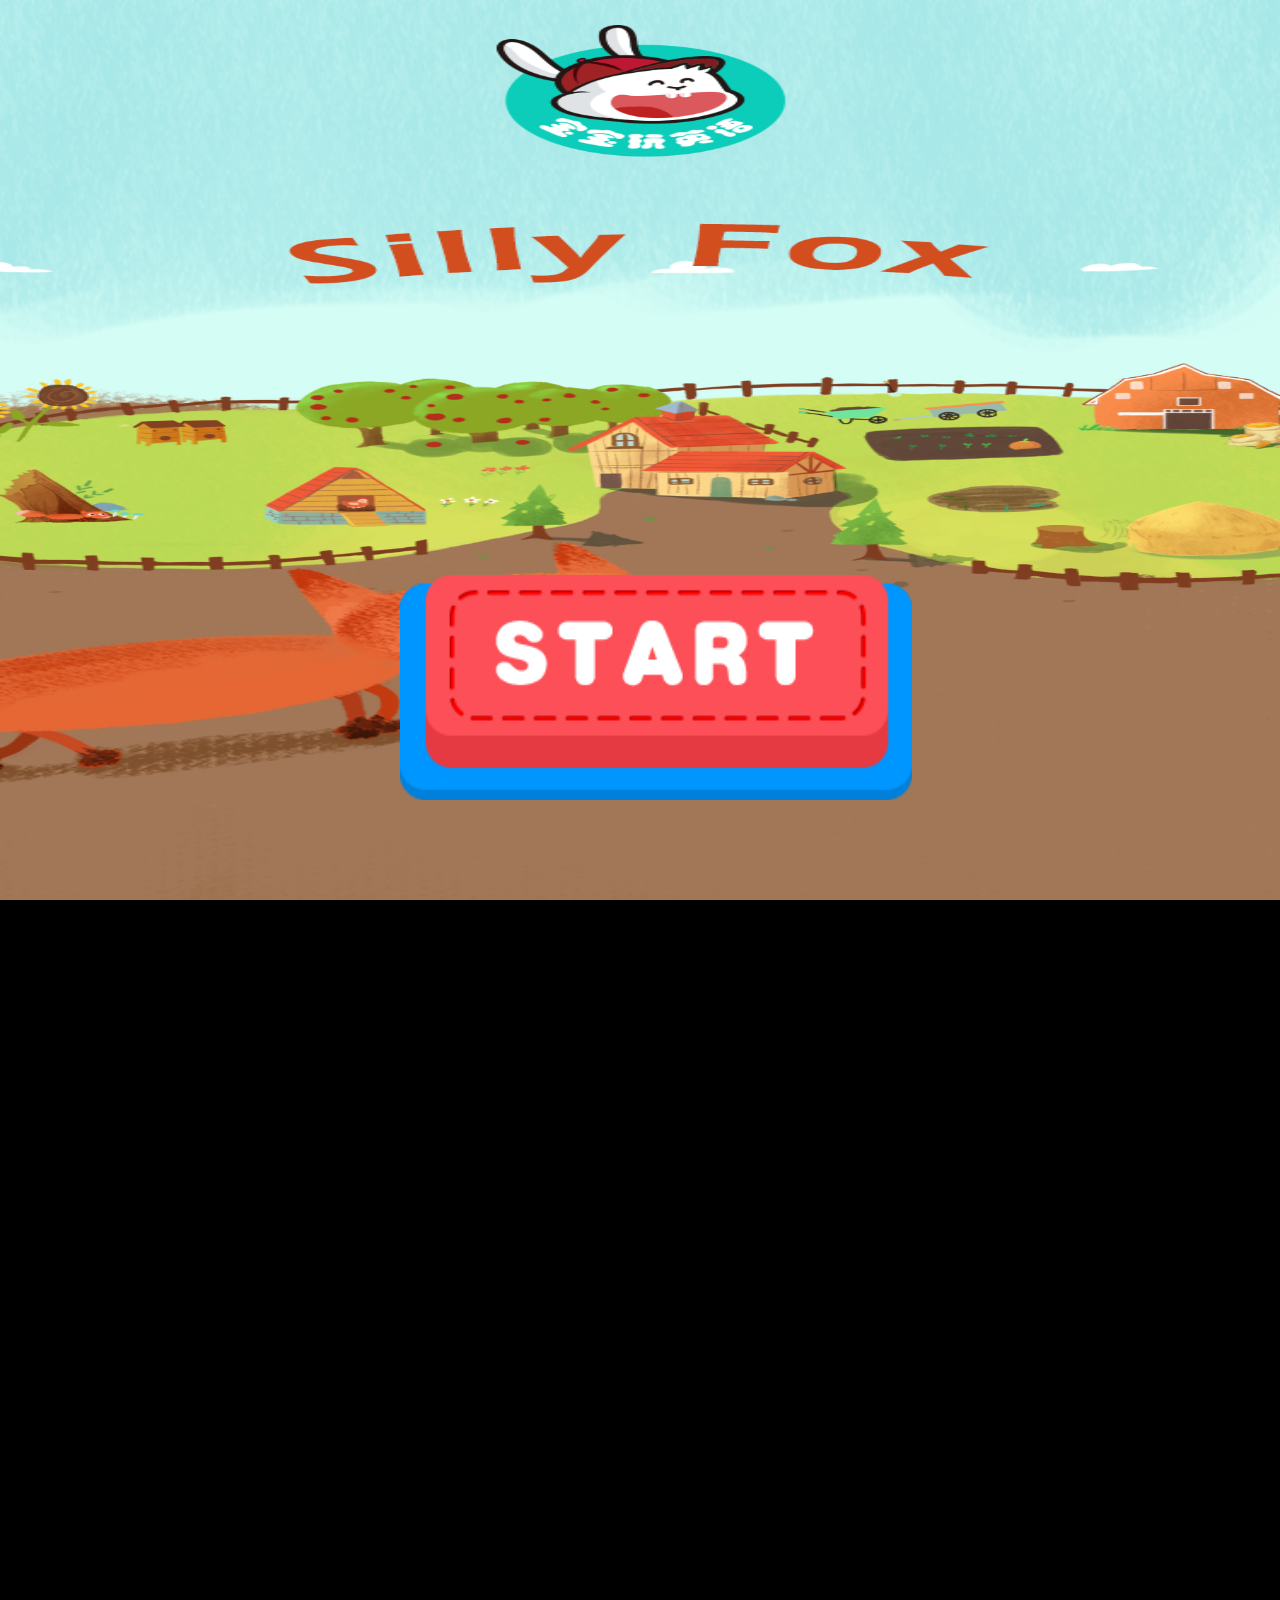
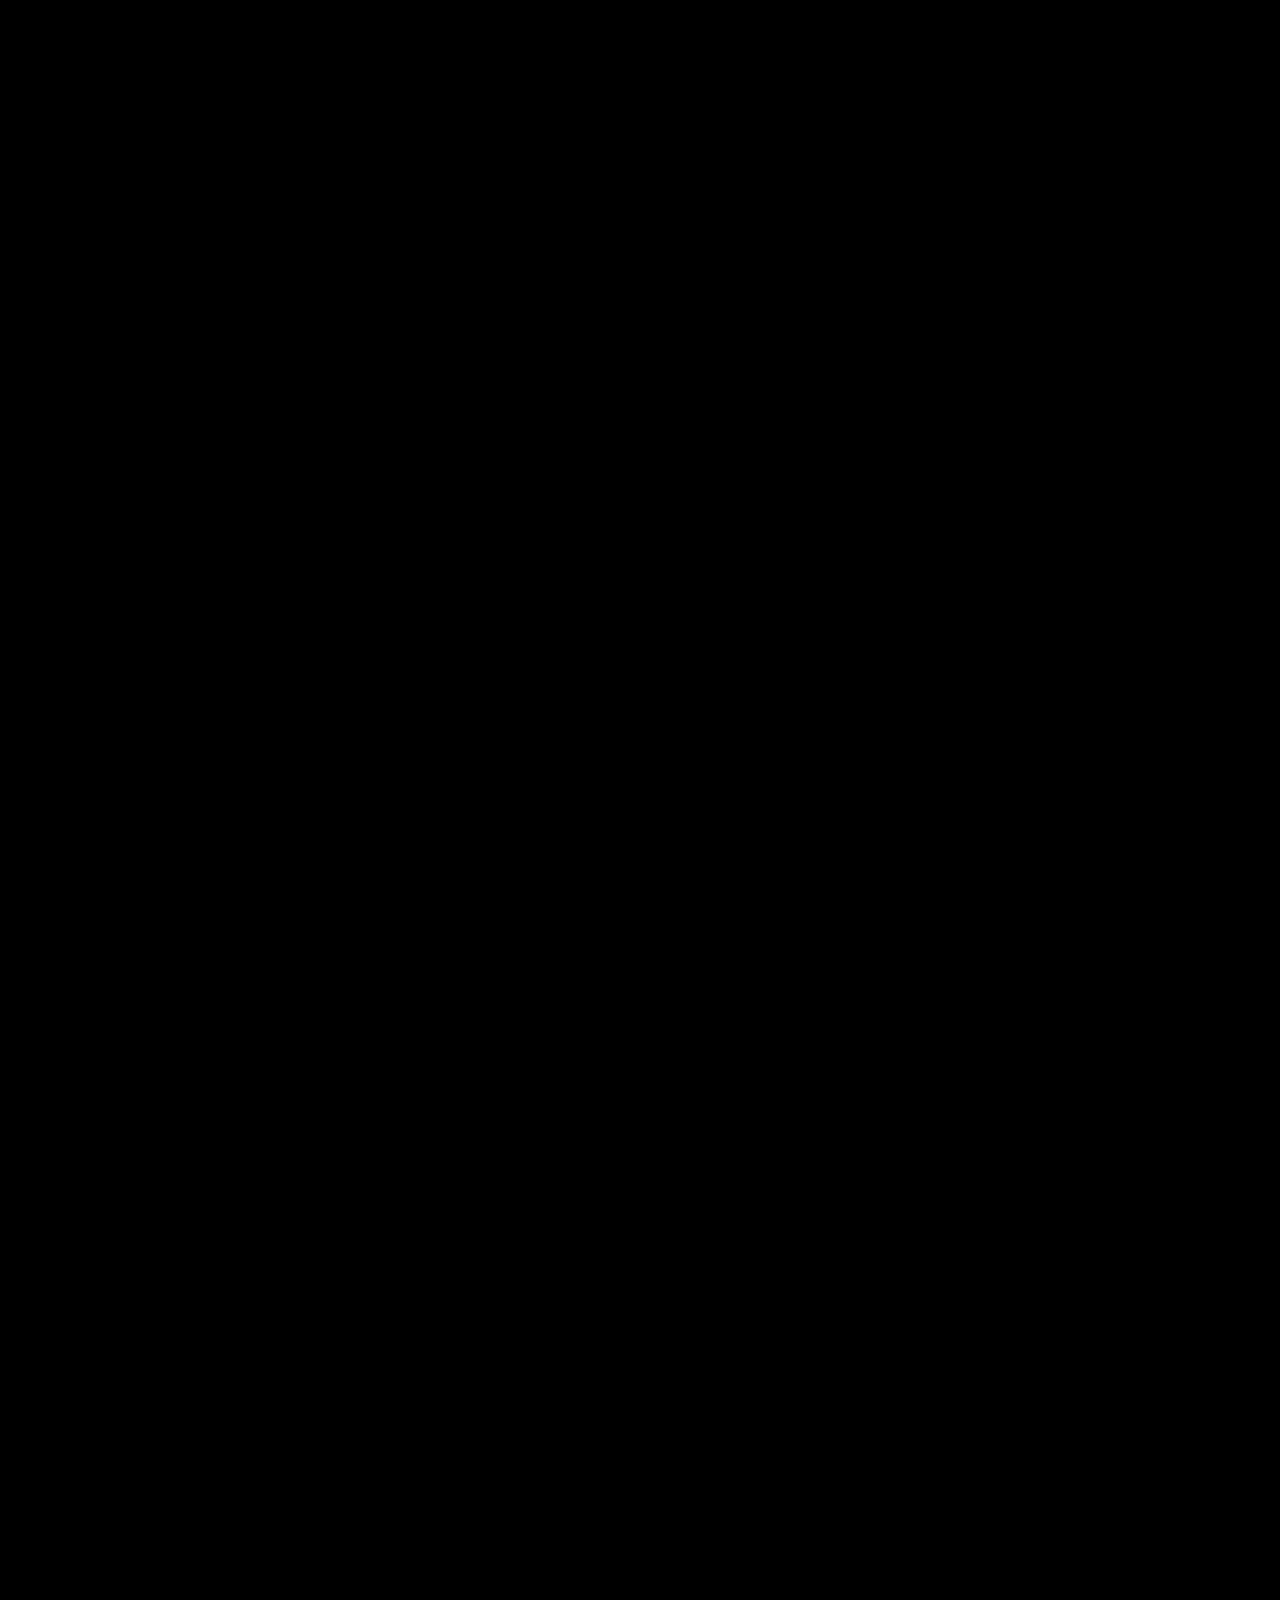
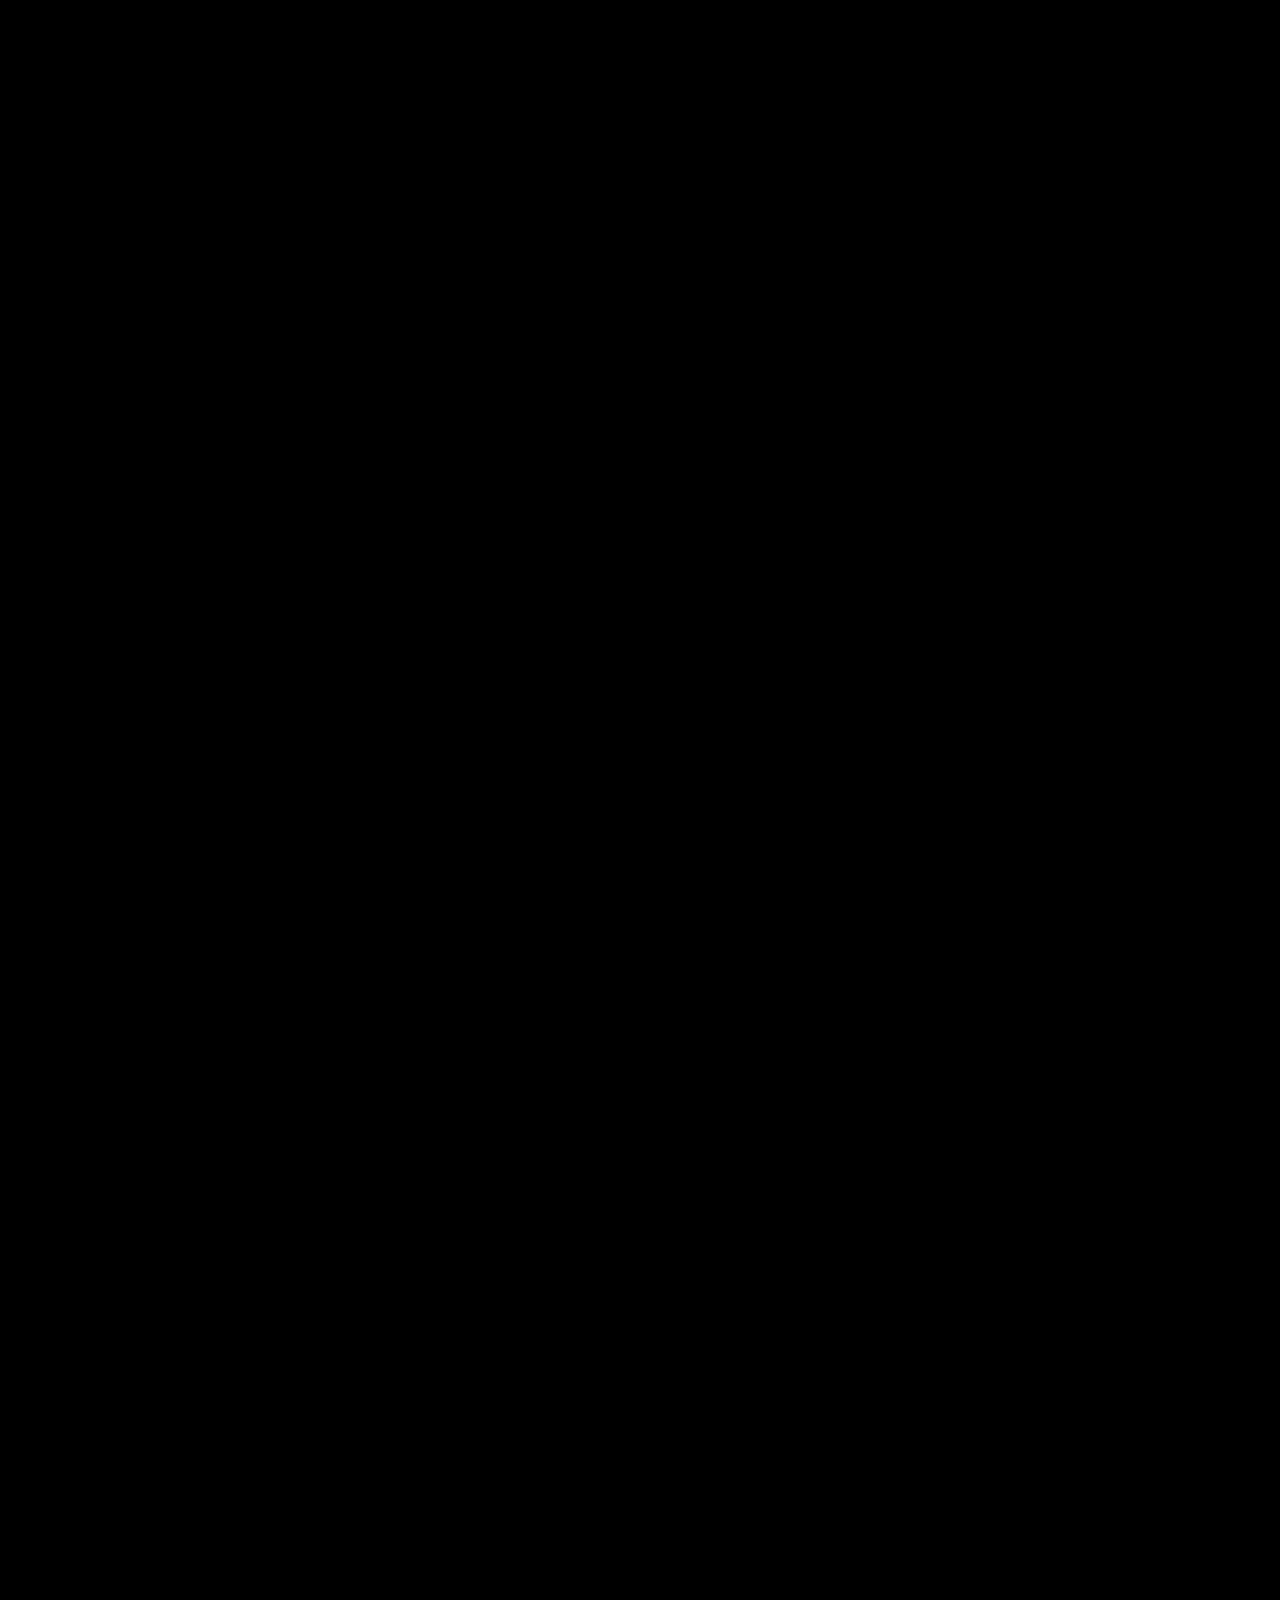
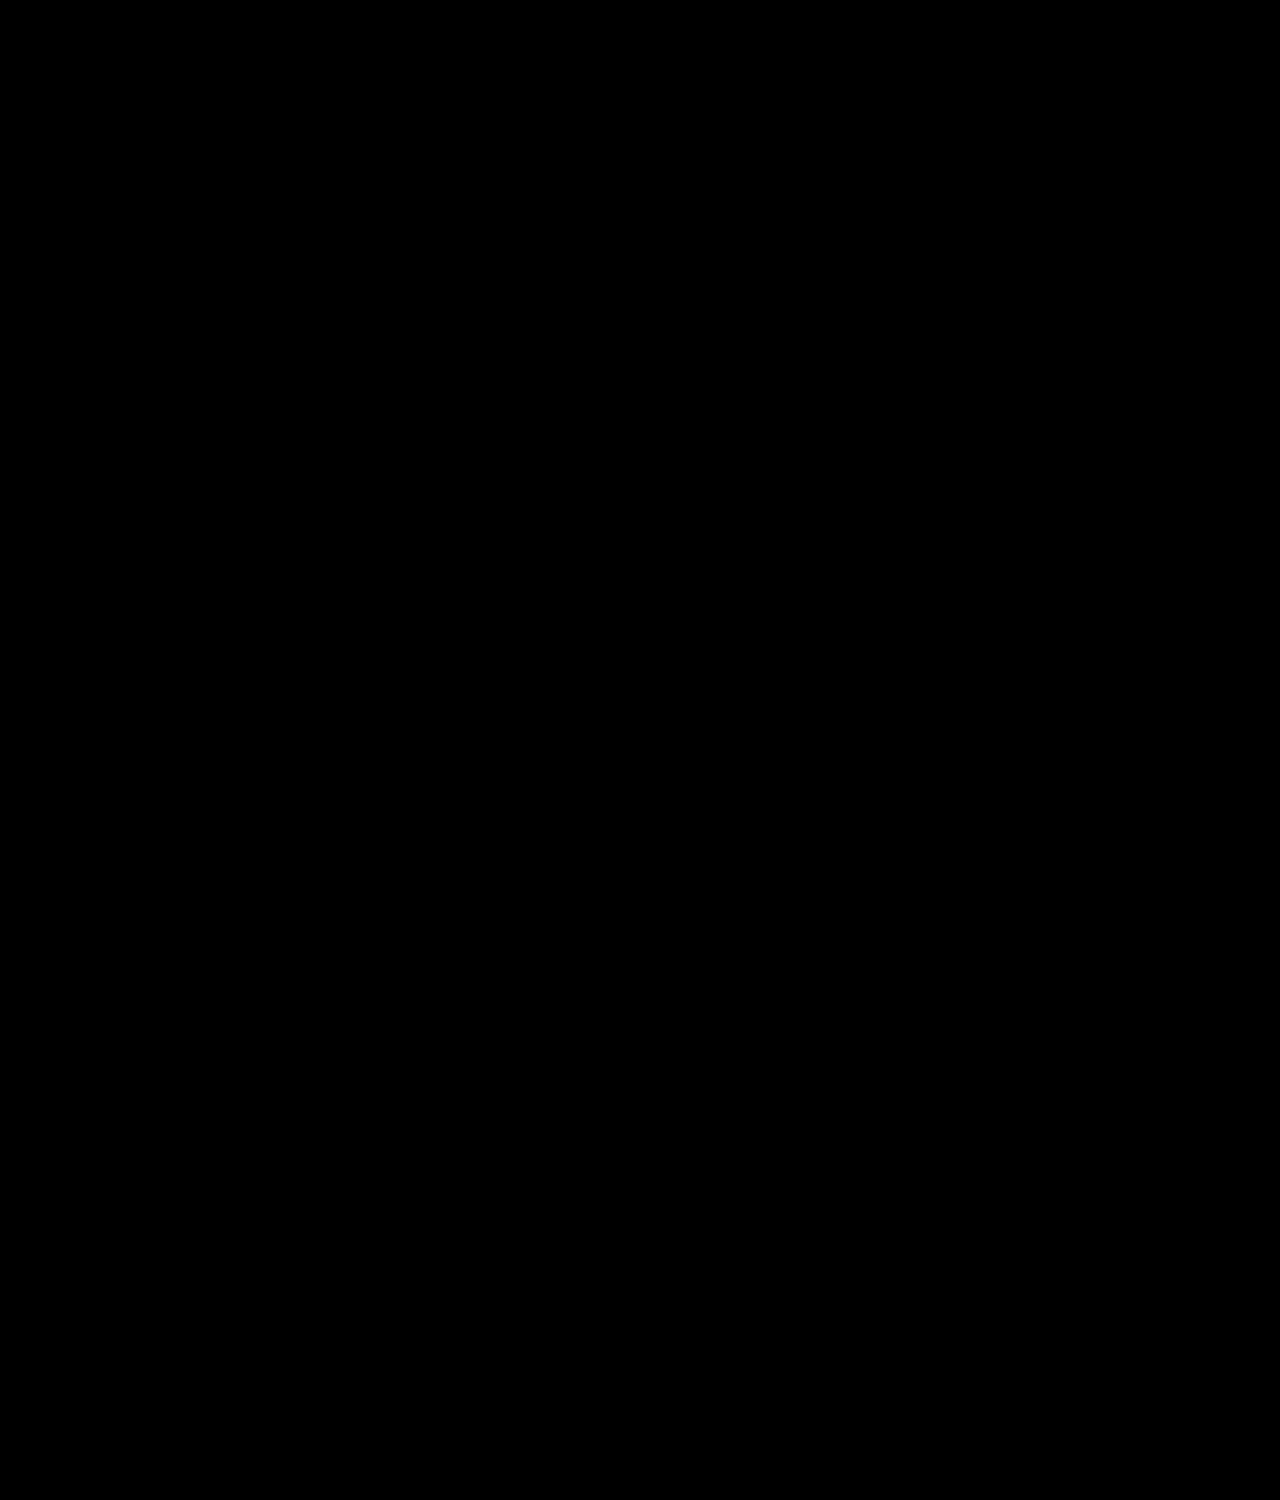
==== index.html @ fb5eb9bf "first commit" ====
<!DOCTYPE html>
<html lang="en">
<head>
    <meta charset="UTF-8">
    <title>Silly Fox 愚蠢的狐狸</title>
    <meta name="viewport" content="width=device-width,user-scalable=no"/>
    <link rel="stylesheet" href="css/index.css"/>
    <script>
        (function () {
            window.html = document.documentElement;
            window.hWidth = html.getBoundingClientRect().width;
            html.style.fontSize = hWidth / 16 + "px";
        })()
    </script>
</head>
<body>
<!-- loading -->
<div id="loading">
    <p id="lodingnum">0%</p>
</div>

<audio preload="load" id="audio1" src="" style="display:none;"></audio>

<div class="bigbox" style="overflow: hidden;">
    <!--首页-->
    <div class="big">
        <div class="index">
            <a href="javascript:;">
                <img src="images/start.png" class="start"/>
            </a>
        </div>
    </div>

    <!--规则页面-->
    <div class="big">
        <div class="rule">
            <img src="images/logo.png" class="logo">
            <a href="javascript:;">
                <img src="images/go.png" class="go"/>
                <img src="images/hand.png" class="hand"/>
            </a>
        </div>
    </div>

    <!--content页面页面-->
    <div class="big">
        <div class="page page01">
            <ul>
                <li>
                    <img src="images/chicken.png" alt="" class="chicken">
                    <img src="images/fox.png" alt="" class="fox">
                    <img src="images/BtnLeft.png" alt="" class="BtnLeft" onclick="toHome()">
                    <img src="images/BtnRight.png" alt="" class="BtnRight" onclick="toP2()">
                    <img src="images/run.png" alt="" onclick="run()">
                </li>
            </ul>
        </div>
    </div>

    <div class="big">
        <div class="page page02">
            <ul>
                <li>
                    <img src="images/fox.png" alt="" class="page02fox">
                    <img src="images/dropfox.png" alt="" class="page02dropfox">
                    <img src="images/dialog1.png" alt="" class="dialog1">
                    <img src="images/dialog2.png" alt="" class="dialog2">
                    <img src="images/dialog3.png" alt="" class="dialog3">
                    <img src="images/BtnLeft.png" alt="" onclick="toP1()">
                    <img src="images/BtnRight.png" alt="" onclick="toP3()">
                    <img src="images/BtnWenhao.png" alt="" class="wenhao" onclick="wenhao()">
                </li>
            </ul>
        </div>
    </div>

    <div class="big">
        <div class="page page03">
            <ul>
                <li>
                    <img src="images/fox.png" alt="" class="page03fox">
                    <img src="images/gucangfox.png" alt="" class="gucangfox">
                    <img src="images/dialog1.png" alt="" class="dialog4">
                    <img src="images/dialog5.png" alt="" class="dialog5">
                    <img src="images/dialog6.png" alt="" class="dialog6">
                    <img src="images/BtnLeft.png" alt="" onclick="toP2()">
                    <img src="images/BtnRight.png" alt="" onclick="toP4()">
                    <img src="images/BtnWenhao.png" alt="" class="wenhao" onclick="p3wenhao()">
                </li>
            </ul>
        </div>
    </div>

    <div class="big">
        <div class="page page04">
            <ul>
                <li>
                    <img src="images/page4fox.png" alt="" class="page04fox">
                    <img src="images/fengfang.png" alt="" class="fengfang">
                    <img src="images/fengfangfox.png" alt="" class="fengfangfox">
                    <img src="images/dialog1.png" alt="" class="dialog1">
                    <img src="images/dialog7.png" alt="" class="dialog7">
                    <img src="images/dialog8.png" alt="" class="dialog8">
                    <img src="images/BtnLeft.png" alt="" onclick="backP3()">
                    <img src="images/BtnRight.png" alt="" onclick="toEnd()">
                    <img src="images/BtnWenhao.png" alt="" onclick="p4wenhao()">
                </li>
            </ul>
        </div>
    </div>
    <div class="big">
        <div class="page end">

        </div>
    </div>
</div>

<script src="public/js/jquery-1.6.1.js"></script>
<script src="public/js/jquery.imgpreload.min.js"></script>
<script src="public/js/common.js"></script>
<script src="js/index.js"></script>
</body>
</html>
---- css/index.css ----
@import  "reset.css";
html,body{
    height: 100%;
    width: 100%;
}
body{
    overflow: hidden;
    position: absolute;
}
img{
    border:none;
}
#loading {
    display:block;
    background:#1a1a1a url(../images/loading.gif) center no-repeat;
    width:100%;
    height:100%;
    position:fixed;
    top:0;
    left:0;
    right:0;
    bottom:0;
    z-index:999999;
}
#loading p {
    width:100%;
    height:2.1333rem;
    text-align:center;
    position:absolute;
    top:50%;
    margin-top:-0.64rem;
    left:0;
    font-family: Arial, Helvetica, sans-serif;
    font-size:1.5em;
    color:#999;
    z-index:999999999;
}
.bigbox{
    width: 100%;height: 100%;overflow:hidden;transition: 1s;
}
.big{
    float: left;width: 100%;height: 100%;
}
.logo{
    position: absolute;top:0.682666rem;left:0.469333rem;width: 3.626666rem;height: 4.05333rem;z-index: 1;
}

/*首页*/
.index{
    width: 100%;
    height: 100%;
    position: absolute;
    background-image: url(../images/homePage.png);
    background-repeat: no-repeat;
    background-position: 0px 0px;
    background-size: 100% 100%;
}
.start{
    position:absolute;width: 6.4rem;height: 2.816rem;left:5rem;bottom:1.24666rem;
}

/*规则页面*/
.rule{
    width: 100%;
    height: 100%;
    position: absolute;
    background-image: url(../images/rule.png);
    background-repeat: no-repeat;
    background-position: 0px 0px;
    background-size: 100% 100%;
}
.go{
    width:3.2rem;height:2.005333rem;position: absolute;left:6.4rem;bottom:2.65333rem;
}

.line{
    width: 100%;
    height: 100%;
    position: absolute;
    background-image: url(../images/content.jpg);
    background-repeat: no-repeat;
    background-position: 0px 0px;
    background-size: 100% 100%;
}
.hand{
    position: absolute;bottom:1.7rem;left:5.33333rem;
    -webkit-animation: moveUpDown 1s infinite;
    height: 59px;
    width:47px;
}
@-webkit-keyframes moveUpDown {
    0% { -webkit-transform: translateY(0.85333rem);}
    100% { -webkit-transform: translateY(0);}
}

/*content*/
/*page1*/
.page01{
    width: 100%;
    height: 100%;
    position: absolute;
    background-image: url(../images/p1Page.png);
    background-repeat: no-repeat;
    background-position: 0px 0px;
    background-size: 100% 100%;
}
.page01 img:nth-child(1){
    width: 4.3rem;
    height: 4.8rem;
    position: absolute;
    top:50%;
    right:50%;
    margin: -2.25rem -2.3rem;
}

.page01 img:nth-child(2){
    width: 10.2rem;
    height: 6.2rem;
    position: absolute;
    left:-1.2rem;
    bottom:4rem;
}
.page01 img:nth-child(3){
    width: 2.5rem;
    height: 2.5rem;
    position: absolute;
    bottom:1.5rem;
    left:.5rem;
    display:none;
}
.page01 img:nth-child(4){
    width: 2.5rem;
    height: 2.5rem;
    position: absolute;
    bottom:1.5rem;
    right:.5rem;
    display:none;
}
.page01 img:nth-child(5){
    width: 5.5rem;
    height: 2.5rem;
    position: absolute;
    bottom:1.5rem;
    left:50%;
    margin-left:-2.75rem;
}
/*page2*/
.page02{
    width: 100%;
    height: 100%;
    position: absolute;
    background-image: url(../images/beforep2Page.png);
    background-repeat: no-repeat;
    background-position: 0px 0px;
    background-size: 100% 100%;
}
.page02 img:nth-child(1){
    width: 10.2rem;
    height: 6.2rem;
    position: absolute;
    left:-3.2rem;
    bottom:12rem;
}
.page02 img:nth-child(2){
    width: 7.7rem;
    height: 5.8rem;
    position: absolute;
    left:4.6rem;
    bottom:12rem;
    display: none;
}


.page02 img:nth-child(3){
    width: 14rem;
    height: 2.7rem;
    position: absolute;
    top:1rem;
    left:.7rem;
}
.page02 img:nth-child(4){
    width: 14rem;
    height: 2.7rem;
    position: absolute;
    top:1rem;
    left:.7rem;
    display: none;
}
.page02 img:nth-child(5){
    width: 14rem;
    height: 2.7rem;
    position: absolute;
    top:1rem;
    left:.7rem;
    display: none;
}
.page02 img:nth-child(6){
    width: 2.5rem;
    height: 2.5rem;
    position: absolute;
    bottom:1.5rem;
    left:.5rem;
}
.page02 img:nth-child(7){
    width: 2.5rem;
    height: 2.5rem;
    position: absolute;
    bottom:1.5rem;
    right:.5rem;
}
.page02 img:nth-child(8){
    width: 5.5rem;
    height: 2.5rem;
    position: absolute;
    bottom:1.5rem;
    left:50%;
    margin-left:-2.75rem;
}
/*page3*/
.page03{
    width: 100%;
    height: 100%;
    position: absolute;
    background-image: url(../images/beforep3Page.png);
    background-repeat: no-repeat;
    background-position: 0px 0px;
    background-size: 100% 100%;
}
.page03 img:nth-child(1){
    width: 10.2rem;
    height: 6.2rem;
    position: absolute;
    left:-3.2rem;
    bottom:8rem;
}
.page03 img:nth-child(2){
    width: 9.2rem;
    height: 6.8rem;
    position: absolute;
    right:1.5rem;
    bottom:9rem;
    display: none;
}
.page03 img:nth-child(3){
    width: 14rem;
    height: 2.7rem;
    position: absolute;
    top:1rem;
    left:.7rem;
}
.page03 img:nth-child(4){
    width: 14rem;
    height: 2.7rem;
    position: absolute;
    top:1rem;
    left:.7rem;
    display: none;
}
.page03 img:nth-child(5){
    width: 14rem;
    height: 2.7rem;
    position: absolute;
    top:1rem;
    left:.7rem;
    display: none;
}
.page03 img:nth-child(6){
    width: 2.5rem;
    height: 2.5rem;
    position: absolute;
    bottom:1.5rem;
    left:.5rem;
}
.page03 img:nth-child(7){
    width: 2.5rem;
    height: 2.5rem;
    position: absolute;
    bottom:1.5rem;
    right:.5rem;
}
.page03 img:nth-child(8){
    width: 5.5rem;
    height: 2.5rem;
    position: absolute;
    bottom:1.5rem;
    left:50%;
    margin-left:-2.75rem;
}

 /*page4*/
.page04{
    width: 100%;
    height: 100%;
    position: absolute;
    background-image: url(../images/beforep4Page.png);
    background-repeat: no-repeat;
    background-position: 0px 0px;
    background-size: 100% 100%;
}
.page04 img:nth-child(1){
    width: 7.5rem;
    height: 4.5rem;
    position: absolute;
    right:-4.7rem;
    top:12rem;
}
.page04 img:nth-child(2){
    width: 10.2rem;
    height: 8rem;
    position: absolute;
    top:10rem;
    left:3rem;
}
.page04 img:nth-child(3){
    width: 13.2rem;
    height: 9rem;
    position: absolute;
    top:10rem;
    left:.7rem;
    display: none;
}
.page04 img:nth-child(4){
    width: 14rem;
    height: 2.7rem;
    position: absolute;
    top:1rem;
    left:.7rem;
}
.page04 img:nth-child(5){
    width: 14rem;
    height: 2.7rem;
    position: absolute;
    top:1rem;
    left:.7rem;
    display: none;
}
.page04 img:nth-child(6){
    width: 14rem;
    height: 2.7rem;
    position: absolute;
    top:1rem;
    left:.7rem;
    display: none;
}
.page04 img:nth-child(7){
    width: 2.5rem;
    height: 2.5rem;
    position: absolute;
    bottom:1.5rem;
    left:.5rem;
}
.page04 img:nth-child(8){
    width: 2.5rem;
    height: 2.5rem;
    position: absolute;
    bottom:1.5rem;
    right:.5rem;
}
.page04 img:nth-child(9){
    width: 5.5rem;
    height: 2.5rem;
    position: absolute;
    bottom:1.5rem;
    left:50%;
    margin-left:-2.75rem;
}
 /*over页面*/
.end{
    width: 100%;
    height: 100%;
    position: absolute;
    background-image: url(../images/end.png);
    background-repeat: no-repeat;
    background-position: 0px 0px;
    background-size: 100% 100%;
}
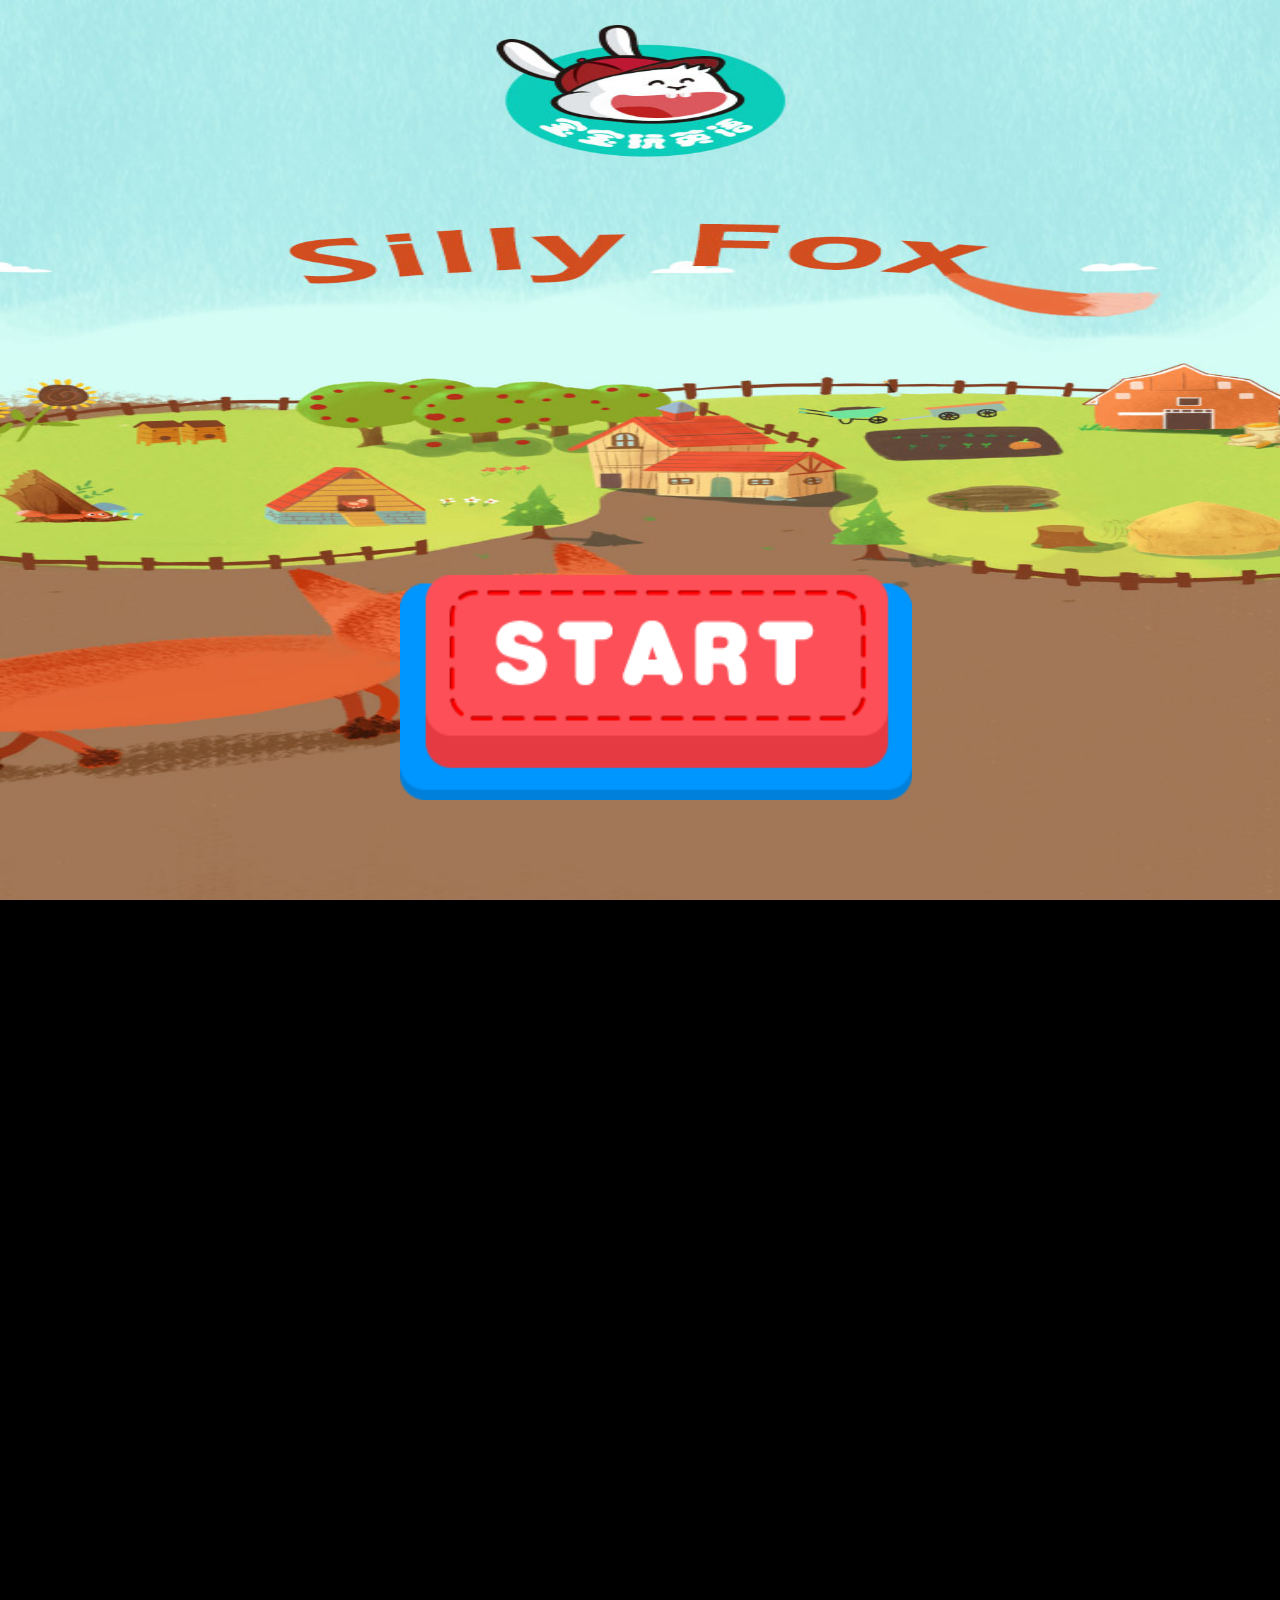
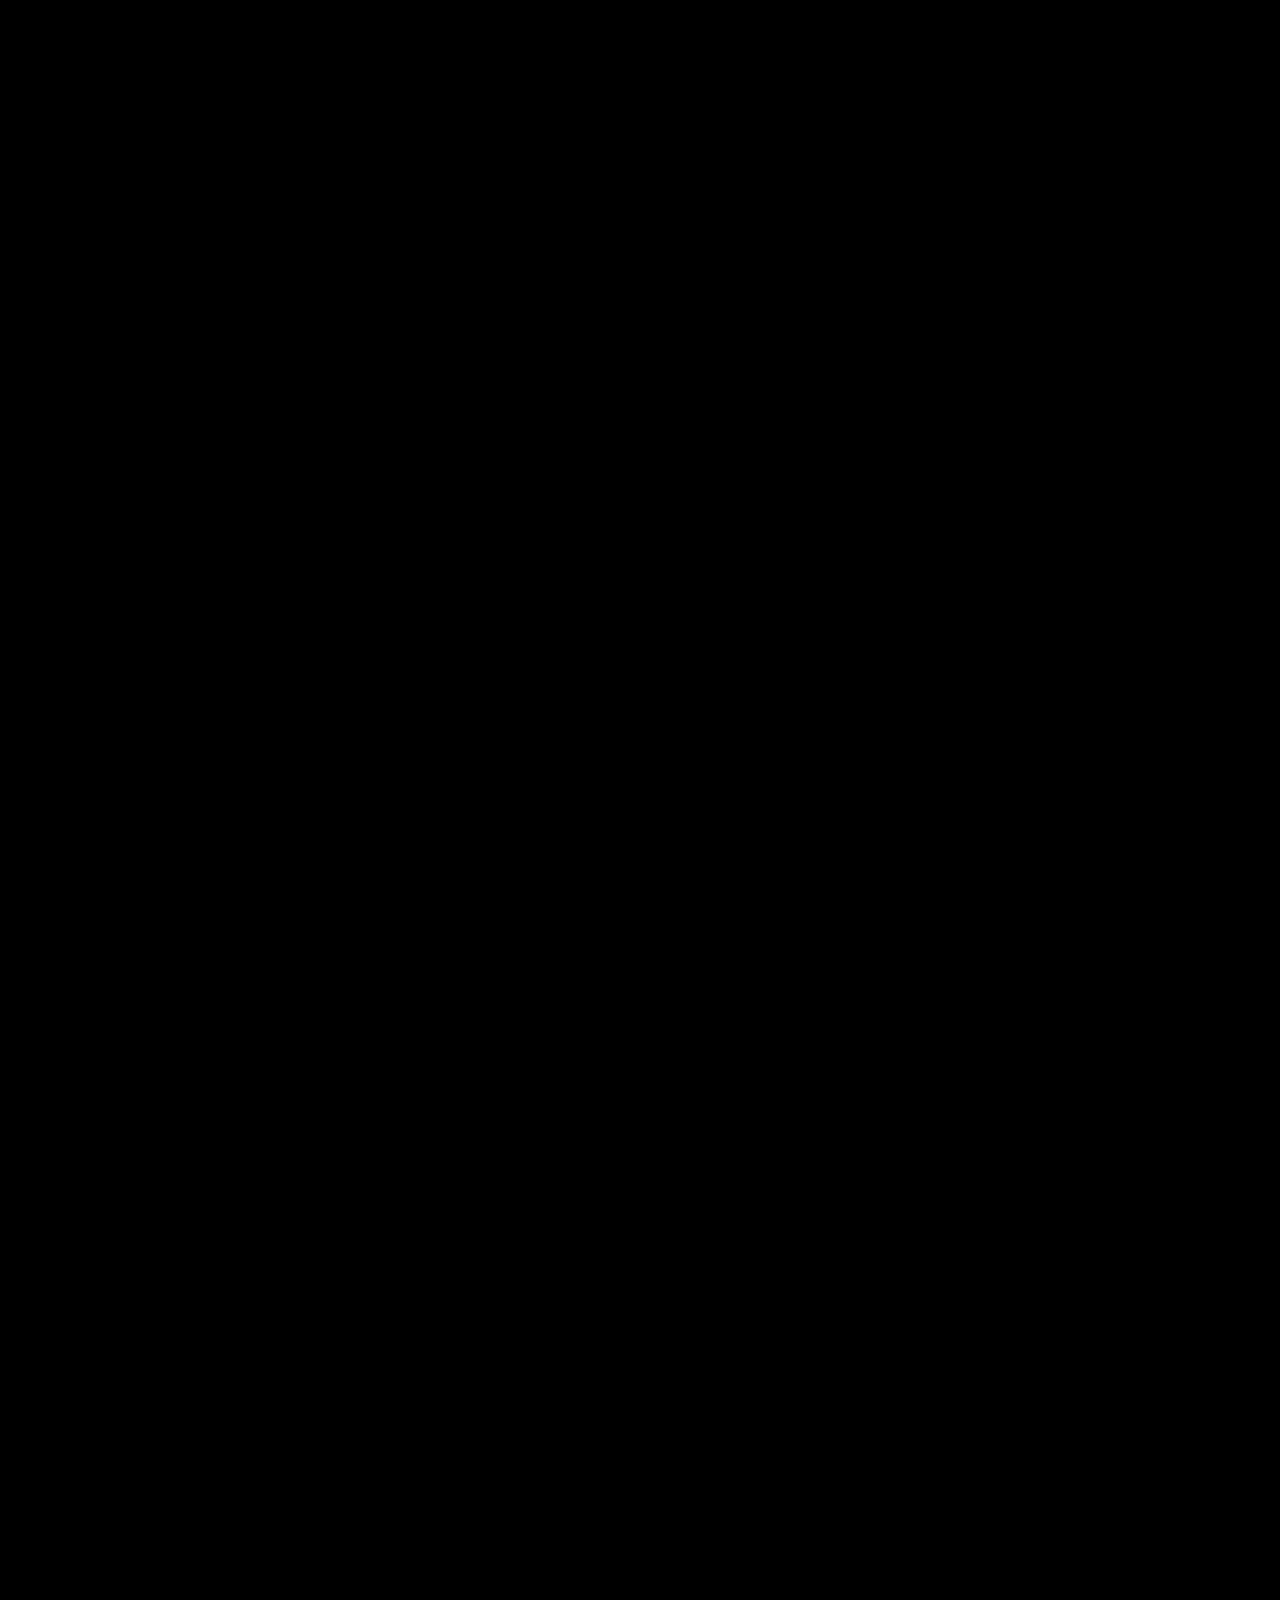
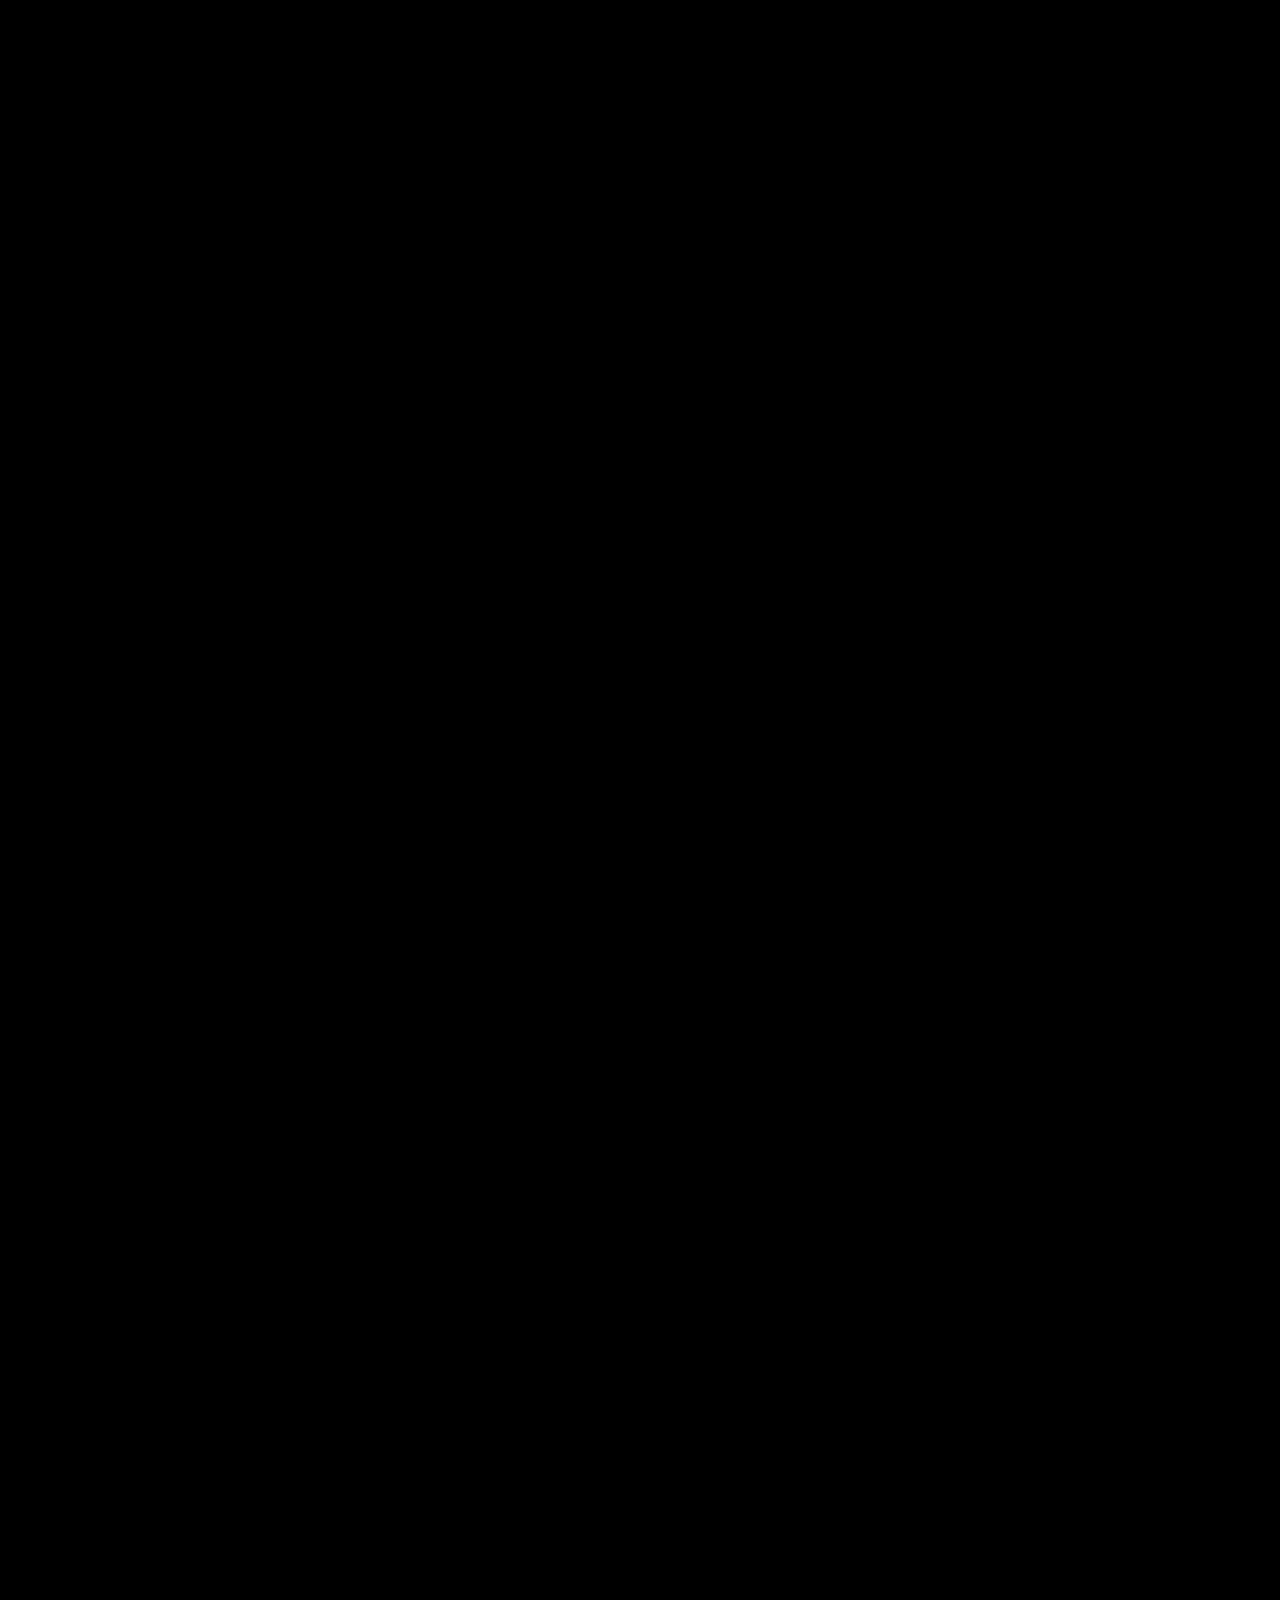
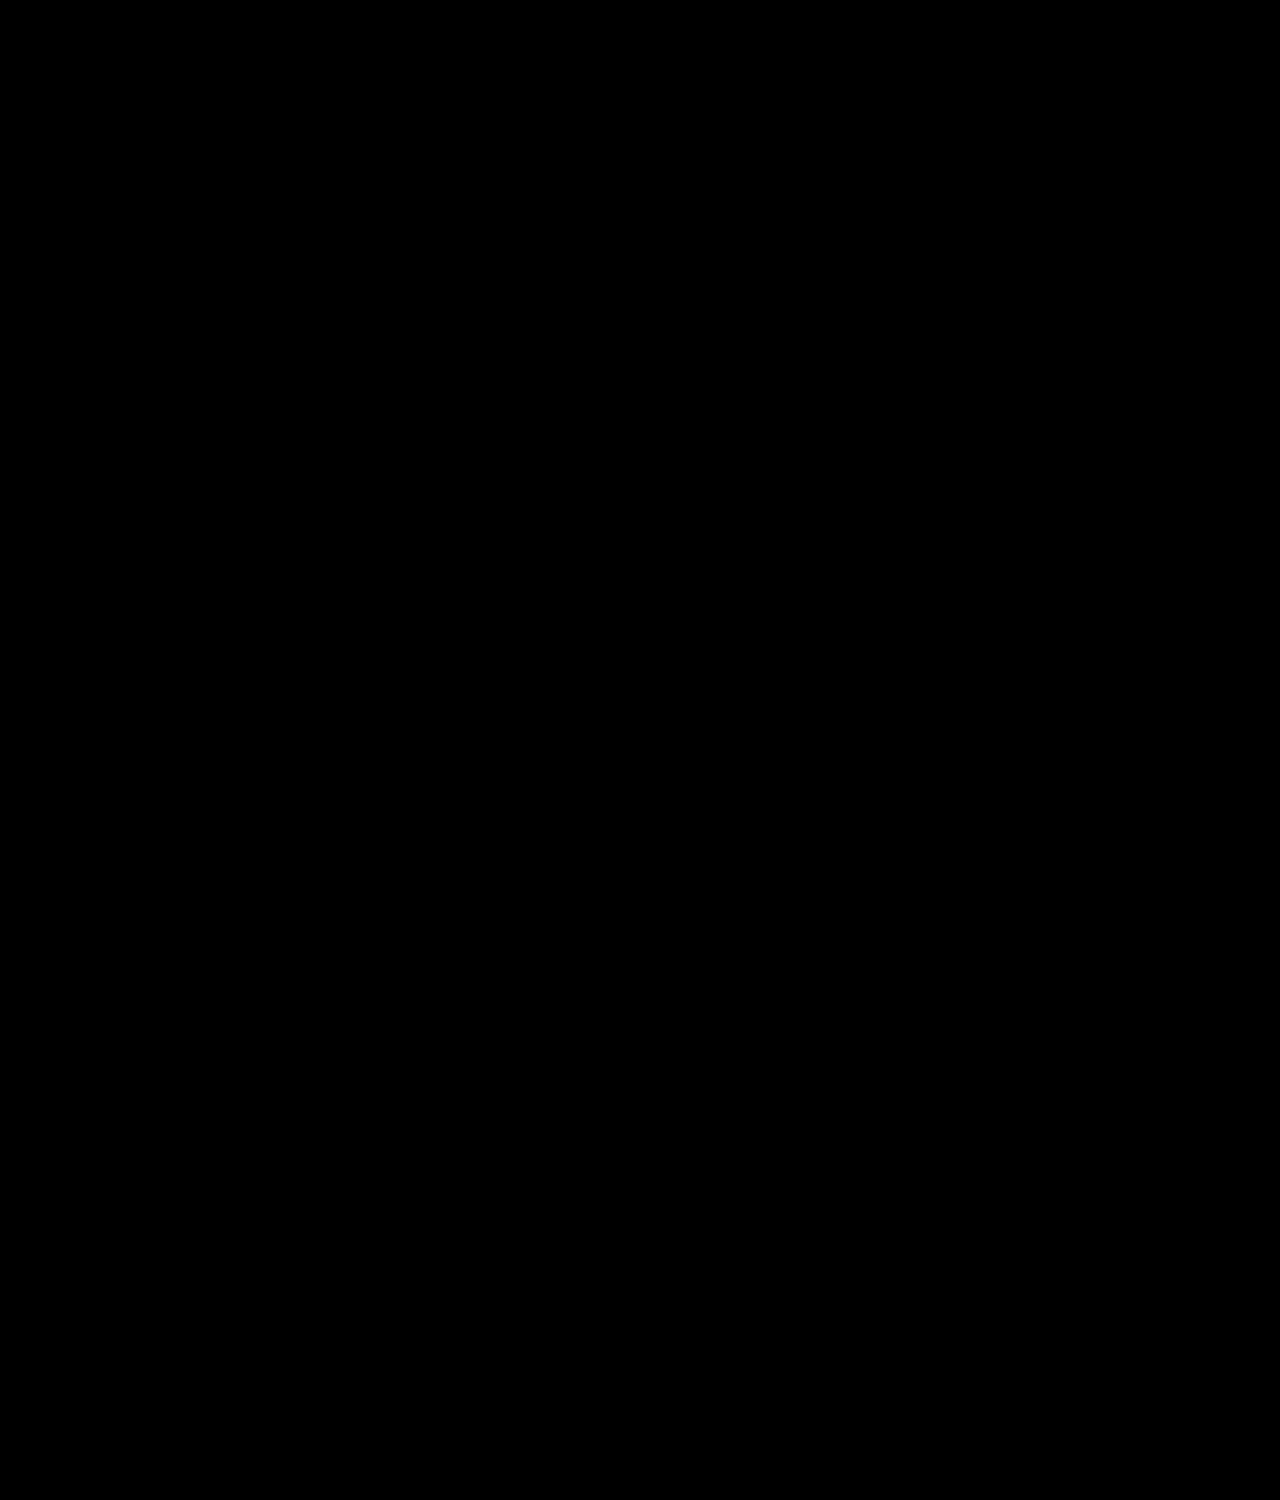
==== commit bb1aeff8: "forth commit" ====
--- a/index.html
+++ b/index.html
@@ -34,7 +34,6 @@
     <!--规则页面-->
     <div class="big">
         <div class="rule">
-            <img src="images/logo.png" class="logo">
             <a href="javascript:;">
                 <img src="images/go.png" class="go"/>
                 <img src="images/hand.png" class="hand"/>
@@ -44,29 +43,31 @@
 
     <!--content页面页面-->
     <div class="big">
+        <!--page01-->
         <div class="page page01">
             <ul>
                 <li>
+                    <span class="fox"><i></i></span>
                     <img src="images/chicken.png" alt="" class="chicken">
-                    <img src="images/fox.png" alt="" class="fox">
                     <img src="images/BtnLeft.png" alt="" class="BtnLeft" onclick="toHome()">
                     <img src="images/BtnRight.png" alt="" class="BtnRight" onclick="toP2()">
-                    <img src="images/run.png" alt="" onclick="run()">
+                    <img src="images/run.png" alt="" onclick="run()" class="run">
                 </li>
             </ul>
         </div>
     </div>
 
     <div class="big">
+        <!--page02-->
         <div class="page page02">
             <ul>
                 <li>
-                    <img src="images/fox.png" alt="" class="page02fox">
+                    <span class="page02fox"></span>
                     <img src="images/dropfox.png" alt="" class="page02dropfox">
-                    <img src="images/dialog1.png" alt="" class="dialog1">
+                    <img src="images/dialog1.png" alt="" class="p1dialog1">
                     <img src="images/dialog2.png" alt="" class="dialog2">
                     <img src="images/dialog3.png" alt="" class="dialog3">
-                    <img src="images/BtnLeft.png" alt="" onclick="toP1()">
+                    <img src="images/BtnLeft.png" alt="" onclick="backP1()">
                     <img src="images/BtnRight.png" alt="" onclick="toP3()">
                     <img src="images/BtnWenhao.png" alt="" class="wenhao" onclick="wenhao()">
                 </li>
@@ -75,15 +76,16 @@
     </div>
 
     <div class="big">
+        <!--page03-->
         <div class="page page03">
             <ul>
                 <li>
-                    <img src="images/fox.png" alt="" class="page03fox">
+                    <span class="page03fox"></span>
                     <img src="images/gucangfox.png" alt="" class="gucangfox">
-                    <img src="images/dialog1.png" alt="" class="dialog4">
+                    <img src="images/dialog1.png" alt="" class="dialog1">
                     <img src="images/dialog5.png" alt="" class="dialog5">
                     <img src="images/dialog6.png" alt="" class="dialog6">
-                    <img src="images/BtnLeft.png" alt="" onclick="toP2()">
+                    <img src="images/BtnLeft.png" alt="" onclick="backP2()">
                     <img src="images/BtnRight.png" alt="" onclick="toP4()">
                     <img src="images/BtnWenhao.png" alt="" class="wenhao" onclick="p3wenhao()">
                 </li>
@@ -92,10 +94,11 @@
     </div>
 
     <div class="big">
+        <!--page04-->
         <div class="page page04">
             <ul>
                 <li>
-                    <img src="images/page4fox.png" alt="" class="page04fox">
+                    <span class="page04fox"></span>
                     <img src="images/fengfang.png" alt="" class="fengfang">
                     <img src="images/fengfangfox.png" alt="" class="fengfangfox">
                     <img src="images/dialog1.png" alt="" class="dialog1">
@@ -103,21 +106,23 @@
                     <img src="images/dialog8.png" alt="" class="dialog8">
                     <img src="images/BtnLeft.png" alt="" onclick="backP3()">
                     <img src="images/BtnRight.png" alt="" onclick="toEnd()">
-                    <img src="images/BtnWenhao.png" alt="" onclick="p4wenhao()">
+                    <img src="images/BtnWenhao.png" alt="" onclick="p4wenhao()" class="wenhao">
                 </li>
             </ul>
         </div>
     </div>
     <div class="big">
-        <div class="page end">
-
+        <div class="end">
+            <span></span>
+            <span class="smile"></span>
+            <h4 class="onceMore" id="onceMore"></h4>
         </div>
     </div>
+
 </div>
 
 <script src="public/js/jquery-1.6.1.js"></script>
 <script src="public/js/jquery.imgpreload.min.js"></script>
-<script src="public/js/common.js"></script>
 <script src="js/index.js"></script>
 </body>
 </html>--- a/css/index.css
+++ b/css/index.css
@@ -105,7 +105,7 @@
     background-position: 0px 0px;
     background-size: 100% 100%;
 }
-.page01 img:nth-child(1){
+.page01 img:nth-child(2){
     width: 4.3rem;
     height: 4.8rem;
     position: absolute;
@@ -114,36 +114,76 @@
     margin: -2.25rem -2.3rem;
 }
 
-.page01 img:nth-child(2){
+/*.page01 img:nth-child(2){*/
+    /*width: 10.2rem;*/
+    /*height: 6.2rem;*/
+    /*position: absolute;*/
+    /*left:-1.2rem;*/
+    /*bottom:4rem;*/
+/*}*/
+.page01 img:nth-child(3){
+    width: 2.5rem;
+    height: 2.5rem;
+    position: absolute;
+    bottom:1.5rem;
+    left:.5rem;
+    display:none;
+}
+.page01 img:nth-child(4){
+    width: 2.5rem;
+    height: 2.5rem;
+    position: absolute;
+    bottom:1.5rem;
+    right:.5rem;
+    display:none;
+}
+.page01 img:nth-child(5){
+    width: 5.5rem;
+    height: 2.5rem;
+    position: absolute;
+    bottom:1.5rem;
+    left:50%;
+    margin-left:-2.75rem;
+}
+.fox{
     width: 10.2rem;
     height: 6.2rem;
     position: absolute;
     left:-1.2rem;
     bottom:4rem;
-}
-.page01 img:nth-child(3){
-    width: 2.5rem;
-    height: 2.5rem;
-    position: absolute;
-    bottom:1.5rem;
-    left:.5rem;
-    display:none;
-}
-.page01 img:nth-child(4){
-    width: 2.5rem;
-    height: 2.5rem;
-    position: absolute;
-    bottom:1.5rem;
-    right:.5rem;
-    display:none;
-}
-.page01 img:nth-child(5){
-    width: 5.5rem;
-    height: 2.5rem;
-    position: absolute;
-    bottom:1.5rem;
-    left:50%;
-    margin-left:-2.75rem;
+    background-image: url(../images/foxRight01.png);
+    background-size: 10.2rem 6.2rem;
+}
+.run_fox {
+    -webkit-animation: changeImg1 1s linear infinite;
+}
+@-webkit-keyframes changeImg1 {
+    0% {
+        background-image: url(../images/foxRight01.png);
+    }
+    30% {
+        background-image: url(../images/foxRight01.png);
+    }
+    35% {
+        background-image: url(../images/foxRight02.png);
+    }
+    65% {
+        background-image: url(../images/foxRight02.png);
+    }
+    70% {
+        background-image: url(../images/foxRight01.png);
+    }
+    100% {
+        background-image: url(../images/foxRight01.png);
+    }
+}
+.fox i{
+    width: .5rem;
+    height: .7rem;
+    position: absolute;
+    left:8.1rem;
+    bottom:2.3rem;
+    background-image: url(../images/koushui.png);
 }
 /*page2*/
 .page02{
@@ -155,13 +195,7 @@
     background-position: 0px 0px;
     background-size: 100% 100%;
 }
-.page02 img:nth-child(1){
-    width: 10.2rem;
-    height: 6.2rem;
-    position: absolute;
-    left:-3.2rem;
-    bottom:12rem;
-}
+
 .page02 img:nth-child(2){
     width: 7.7rem;
     height: 5.8rem;
@@ -217,6 +251,38 @@
     left:50%;
     margin-left:-2.75rem;
 }
+.page02fox{
+    width: 10.2rem;
+    height: 6.2rem;
+    position: absolute;
+    left:-3.2rem;
+    bottom:12rem;
+    background-image: url(../images/foxRight01.png);
+    background-size: 10.2rem 6.2rem;
+}
+.run_fox {
+    -webkit-animation: changeImg1 1s linear infinite;
+}
+@-webkit-keyframes changeImg1 {
+    0% {
+        background-image: url(../images/foxRight01.png);
+    }
+    30% {
+        background-image: url(../images/foxRight01.png);
+    }
+    35% {
+        background-image: url(../images/foxRight02.png);
+    }
+    65% {
+        background-image: url(../images/foxRight02.png);
+    }
+    70% {
+        background-image: url(../images/foxRight01.png);
+    }
+    100% {
+        background-image: url(../images/foxRight01.png);
+    }
+}
 /*page3*/
 .page03{
     width: 100%;
@@ -227,13 +293,7 @@
     background-position: 0px 0px;
     background-size: 100% 100%;
 }
-.page03 img:nth-child(1){
-    width: 10.2rem;
-    height: 6.2rem;
-    position: absolute;
-    left:-3.2rem;
-    bottom:8rem;
-}
+
 .page03 img:nth-child(2){
     width: 9.2rem;
     height: 6.8rem;
@@ -287,7 +347,38 @@
     left:50%;
     margin-left:-2.75rem;
 }
-
+.page03fox{
+    width: 10.2rem;
+    height: 6.2rem;
+    position: absolute;
+    left:-3.2rem;
+    bottom:8rem;
+    background-image: url(../images/foxRight01.png);
+    background-size: 10.2rem 6.2rem;
+}
+.run_fox {
+    -webkit-animation: changeImg1 1s linear infinite;
+}
+@-webkit-keyframes changeImg1 {
+    0% {
+        background-image: url(../images/foxRight01.png);
+    }
+    30% {
+        background-image: url(../images/foxRight01.png);
+    }
+    35% {
+        background-image: url(../images/foxRight02.png);
+    }
+    65% {
+        background-image: url(../images/foxRight02.png);
+    }
+    70% {
+        background-image: url(../images/foxRight01.png);
+    }
+    100% {
+        background-image: url(../images/foxRight01.png);
+    }
+}
  /*page4*/
 .page04{
     width: 100%;
@@ -365,37 +456,125 @@
     left:50%;
     margin-left:-2.75rem;
 }
- /*over页面*/
-.end{
-    width: 100%;
-    height: 100%;
-    position: absolute;
-    background-image: url(../images/end.png);
-    background-repeat: no-repeat;
-    background-position: 0px 0px;
-    background-size: 100% 100%;
-}
-
-
-
-
-
-
-
-
-
-
-
-
-
-
-
-
-
-
-
-
-
-
-
-
+.page04fox{
+    width: 8rem;
+    height: 5rem;
+    position: absolute;
+    right:-4.7rem;
+    top:12rem;
+    background-image: url(../images/foxLeft01.png);
+    background-size: 8rem 5rem;
+}
+.run_Left_fox {
+    -webkit-animation: changeImg2 1s linear infinite;
+}
+@-webkit-keyframes changeImg2 {
+    0% {
+        background-image: url(../images/foxLeft01.png);
+    }
+    30% {
+        background-image: url(../images/foxLeft02.png);
+    }
+    35% {
+        background-image: url(../images/foxLeft03.png);
+    }
+    65% {
+        background-image: url(../images/foxLeft04.png);
+    }
+    70% {
+        background-image: url(../images/foxLeft03.png);
+    }
+    90% {
+        background-image: url(../images/foxLeft02.png);
+    }
+    100% {
+        background-image: url(../images/foxLeft01.png);
+    }
+}
+
+/* end */
+.end {
+
+    width:100%;
+    height: 100%;
+    background-color: #00b5ee;
+    position:absolute;
+    z-index: 9;
+    /*display: none;*/
+}
+.end span:nth-child(1) {
+    width: 100%;
+    height: 100%;
+    background: url(../images/end_bg.png) top center no-repeat;
+    background-size: 100% 100%;
+    position: absolute;
+    top: 0;
+    left: 0;
+    -webkit-animation:shake 20s .2s linear infinite alternate;
+}
+@-webkit-keyframes shake{
+    0%,100%{-webkit-transform:translateX(0);}
+    10%,30%,50%,70%, 90%{-webkit-transform:translateX(-8px);}
+    20%,40%,60%,80%{-webkit-transform:translateX(8px);}
+}
+.end span:nth-child(2) {
+    width: 11.45rem;
+    height: 51.42%;
+    background: url(../images/end_img.png) top center no-repeat;
+    background-size: 100% 100%;
+    position: absolute;
+    top: 18.74%;
+    left: 2.275rem;
+}
+.smiling-animate{
+    -webkit-animation:titlePulse .8s .5s ease both;
+}
+@-webkit-keyframes titlePulse{
+    0%{opacity:0;-webkit-transform:scale(0.2)}
+    60%{opacity:1;-webkit-transform:scale(1.5)}
+    100%{opacity:1;-webkit-transform:scale(1)}
+}
+.end h4:nth-child(3) {
+    width: 3rem;
+    height: 3rem;
+    background: url(../images/btn_onceMore.png) top center no-repeat;
+    background-size: 100% 100%;
+    position: absolute;
+    bottom: 0.5rem;
+    left: 6.56rem;
+    z-index: 5;
+    -webkit-animation: rotate360 10s linear infinite;
+}
+@-webkit-keyframes rotate360 {
+    0% {
+        -webkit-transform: rotate(0deg);
+    }
+    100% {
+        -webkit-transform: rotate(360deg);
+    }
+}
+
+
+
+
+
+
+
+
+
+
+
+
+
+
+
+
+
+
+
+
+
+
+
+
+
